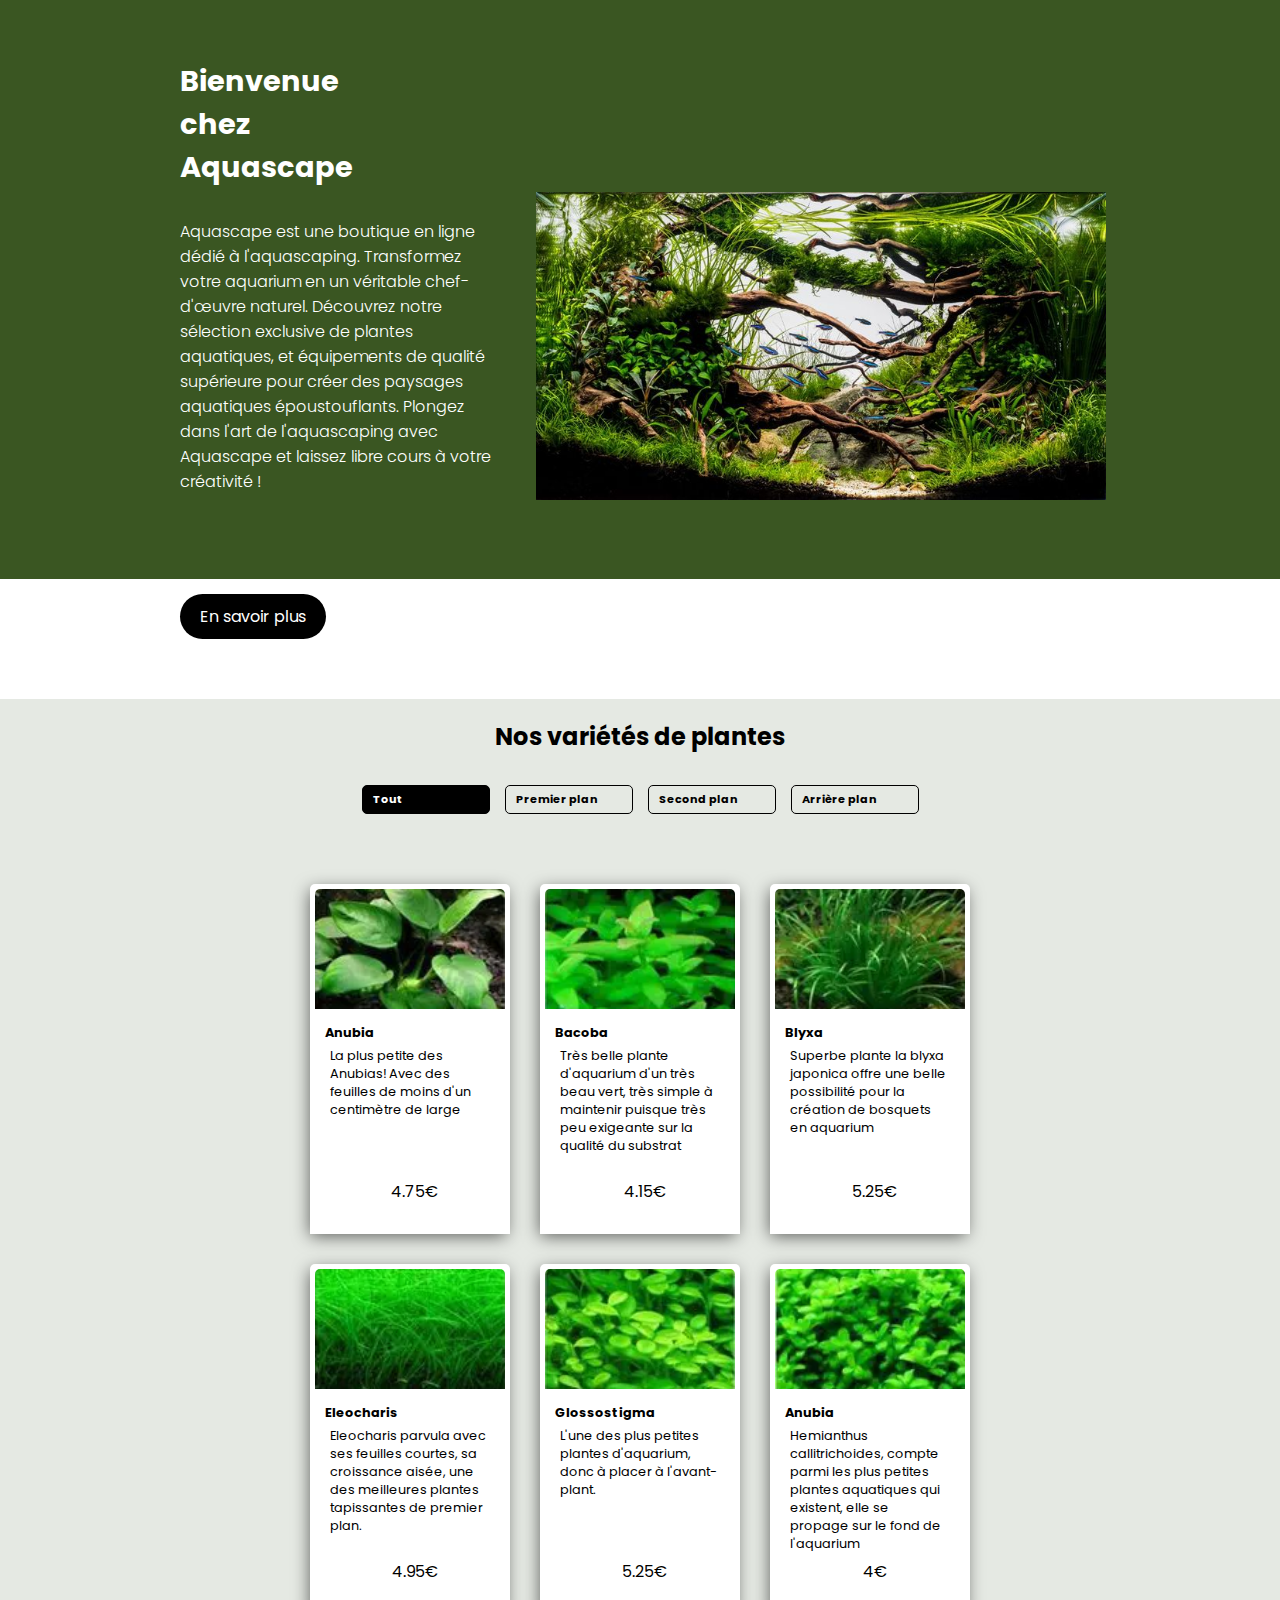
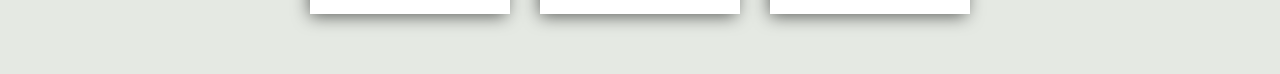
==== index.html @ 7d740dd7 "Add: ffiles ex1 WeSoftOnLine" ====
<!DOCTYPE html>
<html lang="fr">
<head>
    <meta charset="UTF-8">
    <meta name="viewport" content="width=device-width, initial-scale=1.0">
    <title>Aquascape</title>
    <link rel="stylesheet" href="./assets/css/style.css">
    <style>
        @import url('https://fonts.googleapis.com/css2?family=Poppins:ital,wght@0,100;0,200;0,300;0,400;0,500;0,600;0,700;0,800;0,900;1,100;1,200;1,300;1,400;1,500;1,600;1,700;1,800;1,900&display=swap');
    </style>
</head>
<body>
    <header class="section section--header">
        <div class="page-container">
            <div class="column column--left">
                <h1 class="section__title">Bienvenue chez Aquascape</h1>
                <p class="section__text">Aquascape est une boutique en ligne dédié à l'aquascaping. Transformez votre aquarium en un véritable chef-d'œuvre naturel. Découvrez notre sélection exclusive de plantes aquatiques, et équipements de qualité supérieure pour créer des paysages aquatiques époustouflants. Plongez dans l'art de l'aquascaping avec Aquascape et laissez libre cours à votre créativité !</p>
                <div class="section__controls">
                    <a href="" class="btn btn--more">En savoir plus</a>                    
                </div>
            </div>
            <div class="column column--right">
                <div class="section__figure">
                    <img src="./assets/images/Aquatic_Garden .jpg" alt="portrait de 3 femmes cote à cote"/> 
                </div>
            </div>
        </div>
    </header>
<section class="section section--gallery" >
    <div class="gallery--container">
        <h2 class="section__title--gallery">Nos variétés de plantes</h2>
        <div class="section__filter">
            <div class=" btn__show--all">Tout</div>
            <div class=" btn__foreground">Premier plan</div>
            <div class=" btn__second--plan">Second plan</div>
            <div class=" btn__background">Arrière plan</div>
        </div>
        <div class="gallery--figures">
            <div class="gallery--cards">
                <img class="gallery-img" src="./assets/images/Plantes/anubia.webp" alt="">
                <h3 class="gallery--cards--title">Anubia</h3>
                <p class="gallery-description">La plus petite des Anubias! Avec des feuilles de moins d'un centimètre de large</p>
                <div class="gallery-price">4.75€</div>
            </div>
            <div class="gallery--cards">
                <img class="gallery-img" src="./assets/images/Plantes/Bacoba.webp" alt="">
                <h3 class="gallery--cards--title">Bacoba</h3>
                <p class="gallery-description">Très belle plante d'aquarium d'un très beau vert, très simple à maintenir puisque très peu exigeante sur la qualité du substrat</p>
                <div class="gallery-price">4.15€</div>
            </div>
            <div class="gallery--cards">
                <img class="gallery-img" src="./assets/images/Plantes/blyxa.webp" alt="">
                <h3 class="gallery--cards--title">Blyxa</h3>
                <p class="gallery-description">Superbe plante la blyxa japonica offre une belle possibilité pour la création de bosquets en aquarium</p>
                <div class="gallery-price">5.25€</div>
            </div>
            <div class="gallery--cards">
                <img class="gallery-img" src="./assets/images/Plantes/eleocharis.webp" alt="">
                <h3 class="gallery--cards--title">Eleocharis</h3>
                <p class="gallery-description">Eleocharis parvula  avec ses feuilles courtes, sa croissance aisée, une des meilleures plantes tapissantes de premier plan.</p>
                <div class="gallery-price">4.95€</div>
            </div>
            <div class="gallery--cards">
                <img class="gallery-img" src="./assets/images/Plantes/glossostigma.webp" alt="">
                <h3 class="gallery--cards--title">Glossostigma</h3>
                <p class="gallery-description">L'une des plus petites plantes d'aquarium, donc à placer à l'avant-plant.</p>
                <div class="gallery-price">5.25€</div>
            </div>
            <div class="gallery--cards">
                <img class="gallery-img" src="./assets/images/Plantes/hemianthus.webp" alt="">
                <h3 class="gallery--cards--title">Anubia</h3>
                <p class="gallery-description">Hemianthus callitrichoides, compte parmi les plus petites plantes aquatiques qui existent, elle se propage sur le fond de l'aquarium</p>
                <div class="gallery-price">4€</div>
            </div>
        </div>
    </div>

</section>


</body>
</html>
---- assets/css/style.css ----
*{
    margin: 0;
    padding: 0;
    box-sizing: border-box;
    font-family: "Poppins", sans-serif;
}

a {
    text-decoration: none;
    color: white;
}

ul, ol{
    list-style: none;
}

button {
    box-shadow: none;
    outline: none;
}

html, body {
    width:100%;
}
.page-container{
    max-width: 1440px;
    display: flex;
    align-items: center;
    justify-content: center;
    gap: 30px;
    margin: 0 auto;
}
.section--header{
    position: relative;
    background-color: #3A5622;
    width: 100%;
    min-height: 385px;
    height: 45%;

}
.section--header::before{
        position: absolute;
        background-color: white; 
        width: 100%;
        height: 80px;
        content: '';
        bottom: -80px;
        left: 0;
    }

.column--left{
    position: relative;
    top: 60px;
    display: flex;
    flex-direction: column;
    align-items: flex-start;
    justify-content: center;
    width: 25%;
    height: 100%;
    color: white;

}
.section__title{
    font-size: 1.8rem;
    font-weight: bold;
    width: 60%;
    height: 100%;
    margin-bottom: 30px;
}
.section__text{
    font-size: 1rem;
    font-weight: 300;
    margin-bottom: 100px;
}
.section__controls{
    width: auto;
    border-radius: 25px;
    background-color: black;
    padding: 10px 20px;
}
.section__controls:hover{
    background-color: #3A5622;
}
.column--right{
    position: relative;
    top: 60px;
    width: auto;
    height: 100%;
}
.section__figure{
    max-width: 570px;
    max-height: 335px;
}
img{
    object-fit: cover;
    width: 100%;
    height: 100%;
    margin: 0 6px;
}
.section--gallery{
    margin-top: 120px;
    width: 100%;
    background-color: #e5e9e3;

}
.gallery--container{
    max-width: 1440px;
    width: 100%;
    margin: 0 auto;
    padding-bottom: 60px;
    display: flex;
    flex-direction: column;
    align-items: center;
    justify-content: center;
}
.section__title--gallery{
    font-size: 1.5rem;
    margin:20px 0 20px 0;
}
.section__filter{
    width: 100%;
    height: auto;
    height: 50px;
    display: flex;
    flex-wrap: nowrap;
    align-items: center;
    justify-content: center;
    gap: 15px;
}
.btn__show--all,
.btn__foreground,
.btn__second--plan,
.btn__background{
    width: 10%;
    color: black;
    border: 1px solid black;
    border-radius: 5px;
    padding: 10px 15px;
    font-size: 1rem;
    cursor: pointer;
}
.btn__show--all:hover,
.btn__foreground:hover,
.btn__second--plan:hover,
.btn__background:hover{
    color: white;
    background-color: #3A5622;
}
.btn__show--all:not(:hover){
    color: white;
    background-color: black;
}

.gallery--figures{
    max-width: 740px;
    width: 100%;
    height: auto;
    display: flex;
    flex-wrap: wrap;
    align-items: center;
    justify-content: center;
    gap: 30px;
    margin-top: 60px;
}
.gallery--cards{
    position: relative;
    display: flex;
    flex-direction: column;
    align-items: flex-start;
    justify-content: flex-start;
    background-color: white;
    max-width: 200px;
    width: 100%;
    height: 350px;
    padding: 5px;
    border-top-right-radius: 5px;
    border-top-left-radius: 5px;
    box-shadow: -2px 4px 17px -2px rgba(0,0,0,0.61);
}
.gallery-img{
    max-width: 250px;
    width: 100%;
    max-height: 120px;
    height: 100%;
    object-fit: cover;
    margin: 0;

    border-top-right-radius: 5px;
    border-top-left-radius: 5px;
}
.gallery--cards--title{
    font-size: 0.8rem;
    margin:15px 0 0 10px;
}
.gallery-description{
    font-size: 0.8rem;
    padding: 5px 15px;
}
.gallery-price{
    position: absolute;
    bottom: 30px;
    width: 100%;
    height: auto;
    font-size: 1rem;
    display: flex;
    align-items: center;
    justify-content: center;
}
@media (max-width:1348px){
    .btn__show--all,
    .btn__foreground,
    .btn__second--plan,
    .btn__background{
        padding: 5px 10px;
        font-size: 0.7rem;
        font-weight: bold;

    }
}
@media (max-width:972px){
    .btn__show--all,
    .btn__foreground,
    .btn__second--plan,
    .btn__background{
        font-size: 0.6rem;
        font-weight: bold;
        width: 15%;
}
}
@media (max-width:750px) {
    .page-container{
        flex-direction: column;
        gap: 0px;
    }
    .column--left{
        width: 100%;
        top: 30px;
        align-items: center;
    }
    .section__title{
        text-align: center;
        width: 30%;
    }
    .section__text{
        width: 50%;
        text-align: center;
        font-size: 0.8rem;
        margin-bottom: 30px;
    }
    .section__figure{
        margin: 0 30px;
    }
}
@media (max-width:584px){
    .btn__show--all,
    .btn__foreground,
    .btn__second--plan,
    .btn__background{
        font-size: 0.55rem;
        font-weight: bold;
        width: 17%;
}
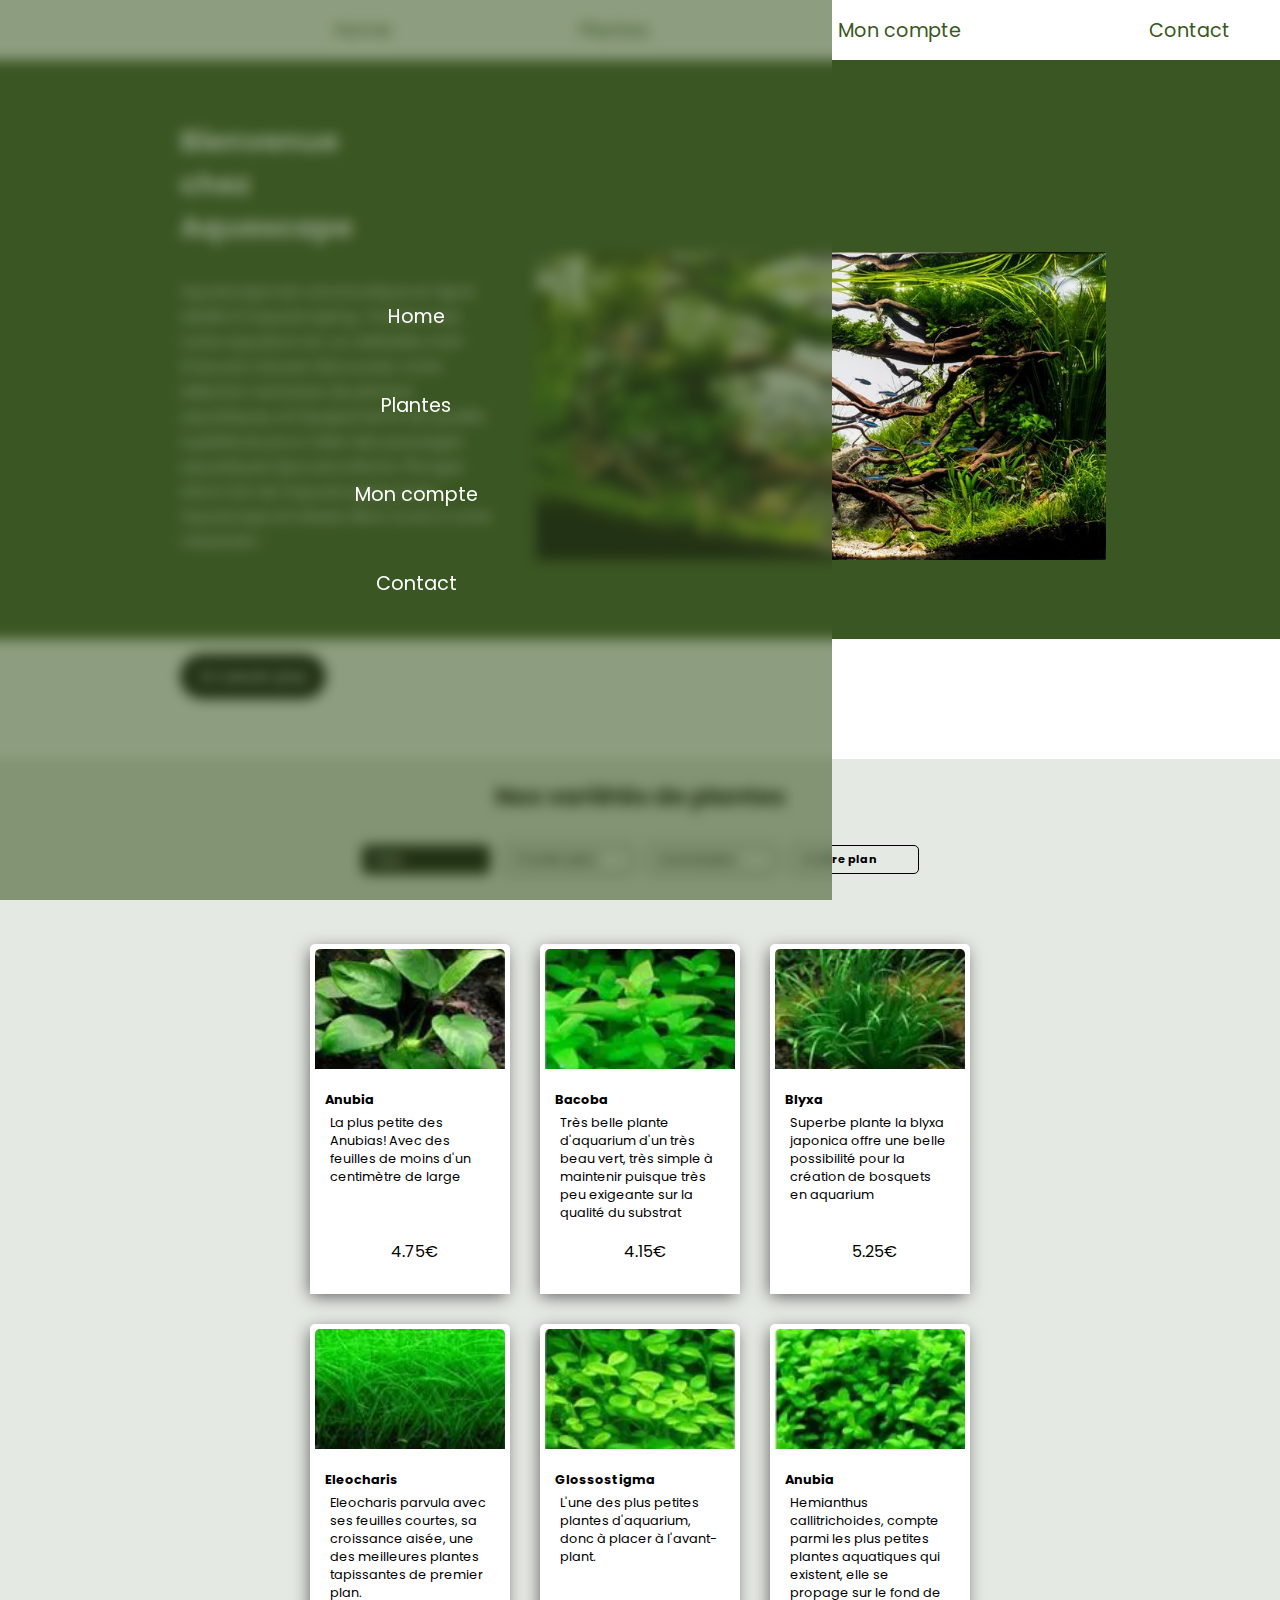
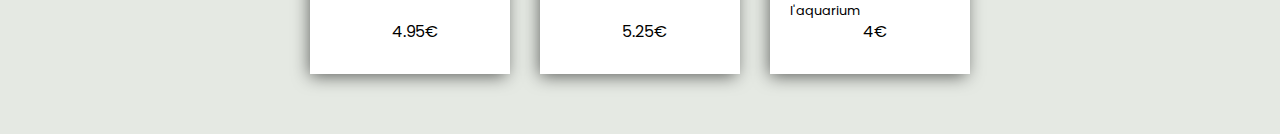
==== commit fe50d46e: "add: menu hamburger on responsive and modal" ====
--- a/index.html
+++ b/index.html
@@ -3,20 +3,43 @@
 <head>
     <meta charset="UTF-8">
     <meta name="viewport" content="width=device-width, initial-scale=1.0">
+
     <title>Aquascape</title>
+
     <link rel="stylesheet" href="./assets/css/style.css">
-    <style>
-        @import url('https://fonts.googleapis.com/css2?family=Poppins:ital,wght@0,100;0,200;0,300;0,400;0,500;0,600;0,700;0,800;0,900;1,100;1,200;1,300;1,400;1,500;1,600;1,700;1,800;1,900&display=swap');
-    </style>
 </head>
 <body>
+    <div class="modal-menu ">
+        <ul class="modal-menu-content">
+            <li class="nav-item">Home</li>
+            <li class="nav-item">Plantes</li>
+            <li class="nav-item">Mon compte</li>
+            <li class="nav-item">Contact</li>
+        </ul>
+    </div>
     <header class="section section--header">
+        <nav>
+            <div class="nav-container">
+                <ul class="nav-content">
+                    <li class="nav-item">Home</li>
+                    <li class="nav-item">Plantes</li>
+                    <li class="nav-item">Mon compte</li>
+                    <li class="nav-item">Contact</li>
+                </ul>
+                <div class="menu-hamburger-content">
+                    <label for="menu-hamburger">
+                    <img src="./assets/images/icons/menu.svg" alt="icon de menu hamburger">
+                    </label>
+                    <input  type="checkbox"name="menu-*hamburger" id="menu-hamburger">
+                </div>
+            </div>
+        </nav>
         <div class="page-container">
             <div class="column column--left">
                 <h1 class="section__title">Bienvenue chez Aquascape</h1>
                 <p class="section__text">Aquascape est une boutique en ligne dédié à l'aquascaping. Transformez votre aquarium en un véritable chef-d'œuvre naturel. Découvrez notre sélection exclusive de plantes aquatiques, et équipements de qualité supérieure pour créer des paysages aquatiques époustouflants. Plongez dans l'art de l'aquascaping avec Aquascape et laissez libre cours à votre créativité !</p>
                 <div class="section__controls">
-                    <a href="" class="btn btn--more">En savoir plus</a>                    
+                    <a href="#" class="btn btn--more">En savoir plus</a>                    
                 </div>
             </div>
             <div class="column column--right">
@@ -26,56 +49,90 @@
             </div>
         </div>
     </header>
-<section class="section section--gallery" >
-    <div class="gallery--container">
-        <h2 class="section__title--gallery">Nos variétés de plantes</h2>
-        <div class="section__filter">
-            <div class=" btn__show--all">Tout</div>
-            <div class=" btn__foreground">Premier plan</div>
-            <div class=" btn__second--plan">Second plan</div>
-            <div class=" btn__background">Arrière plan</div>
-        </div>
-        <div class="gallery--figures">
-            <div class="gallery--cards">
-                <img class="gallery-img" src="./assets/images/Plantes/anubia.webp" alt="">
-                <h3 class="gallery--cards--title">Anubia</h3>
-                <p class="gallery-description">La plus petite des Anubias! Avec des feuilles de moins d'un centimètre de large</p>
-                <div class="gallery-price">4.75€</div>
+
+    <section class="section section--gallery">
+        <div class="gallery--container">
+            <header>
+                <h2 class="section__title--gallery">Nos variétés de plantes</h2>
+            </header>
+
+
+            <input type="radio" name="filter" id="all" checked/>
+            <input type="radio" name="filter" id="foreground" />
+            <input type="radio" name="filter" id="second-plan" />
+            <input type="radio" name="filter" id="background" />
+
+            <div class="section__filter">
+                <label class="btn__show--all" for="all">Tout</label>
+                <label class="btn__foreground" for="foreground">Premier plan</label>
+                <label class="btn__second--plan" for="second-plan">Second plan</label>
+                <label class="btn__background" for="background">Arrière plan</label>
             </div>
-            <div class="gallery--cards">
-                <img class="gallery-img" src="./assets/images/Plantes/Bacoba.webp" alt="">
-                <h3 class="gallery--cards--title">Bacoba</h3>
-                <p class="gallery-description">Très belle plante d'aquarium d'un très beau vert, très simple à maintenir puisque très peu exigeante sur la qualité du substrat</p>
-                <div class="gallery-price">4.15€</div>
-            </div>
-            <div class="gallery--cards">
-                <img class="gallery-img" src="./assets/images/Plantes/blyxa.webp" alt="">
-                <h3 class="gallery--cards--title">Blyxa</h3>
-                <p class="gallery-description">Superbe plante la blyxa japonica offre une belle possibilité pour la création de bosquets en aquarium</p>
-                <div class="gallery-price">5.25€</div>
-            </div>
-            <div class="gallery--cards">
-                <img class="gallery-img" src="./assets/images/Plantes/eleocharis.webp" alt="">
-                <h3 class="gallery--cards--title">Eleocharis</h3>
-                <p class="gallery-description">Eleocharis parvula  avec ses feuilles courtes, sa croissance aisée, une des meilleures plantes tapissantes de premier plan.</p>
-                <div class="gallery-price">4.95€</div>
-            </div>
-            <div class="gallery--cards">
-                <img class="gallery-img" src="./assets/images/Plantes/glossostigma.webp" alt="">
-                <h3 class="gallery--cards--title">Glossostigma</h3>
-                <p class="gallery-description">L'une des plus petites plantes d'aquarium, donc à placer à l'avant-plant.</p>
-                <div class="gallery-price">5.25€</div>
-            </div>
-            <div class="gallery--cards">
-                <img class="gallery-img" src="./assets/images/Plantes/hemianthus.webp" alt="">
-                <h3 class="gallery--cards--title">Anubia</h3>
-                <p class="gallery-description">Hemianthus callitrichoides, compte parmi les plus petites plantes aquatiques qui existent, elle se propage sur le fond de l'aquarium</p>
-                <div class="gallery-price">4€</div>
+
+            <div class="gallery--figures">
+
+                <div class="gallery--cards all foreground">
+                    <img class="gallery-img" src="./assets/images/Plantes/anubia.webp" alt="">
+                    <h3 class="gallery--cards--title">Anubia</h3>
+                    <p class="gallery-description">La plus petite des Anubias! Avec des feuilles de moins d'un centimètre de large</p>
+                    <div class="gallery-price">4.75€</div>
+                </div>
+                <div class="gallery--cards all second-plan">
+                    <img class="gallery-img" src="./assets/images/Plantes/Bacoba.webp" alt="">
+                    <h3 class="gallery--cards--title">Bacoba</h3>
+                    <p class="gallery-description">Très belle plante d'aquarium d'un très beau vert, très simple à maintenir puisque très peu exigeante sur la qualité du substrat</p>
+                    <div class="gallery-price">4.15€</div>
+                </div>
+                <div class="gallery--cards all background">
+                    <img class="gallery-img" src="./assets/images/Plantes/blyxa.webp" alt="">
+                    <h3 class="gallery--cards--title">Blyxa</h3>
+                    <p class="gallery-description">Superbe plante la blyxa japonica offre une belle possibilité pour la création de bosquets en aquarium</p>
+                    <div class="gallery-price">5.25€</div>
+                </div>
+                <div class="gallery--cards all foreground">
+                    <img class="gallery-img" src="./assets/images/Plantes/eleocharis.webp" alt="">
+                    <h3 class="gallery--cards--title">Eleocharis</h3>
+                    <p class="gallery-description">Eleocharis parvula  avec ses feuilles courtes, sa croissance aisée, une des meilleures plantes tapissantes de premier plan.</p>
+                    <div class="gallery-price">4.95€</div>
+                </div>
+                <div class="gallery--cards all foreground">
+                    <img class="gallery-img" src="./assets/images/Plantes/glossostigma.webp" alt="">
+                    <h3 class="gallery--cards--title">Glossostigma</h3>
+                    <p class="gallery-description">L'une des plus petites plantes d'aquarium, donc à placer à l'avant-plant.</p>
+                    <div class="gallery-price">5.25€</div>
+                </div>
+                <div class="gallery--cards all foreground">
+                    <img class="gallery-img" src="./assets/images/Plantes/hemianthus.webp" alt="">
+                    <h3 class="gallery--cards--title">Anubia</h3>
+                    <p class="gallery-description">Hemianthus callitrichoides, compte parmi les plus petites plantes aquatiques qui existent, elle se propage sur le fond de l'aquarium</p>
+                    <div class="gallery-price">4€</div>
+                </div>
             </div>
         </div>
-    </div>
 
-</section>
+    </section>
+
+    <!-- 
+        TODO: 
+        - Terminer la gallery
+        - Faire la navigation
+        -- Desktop: une barre de navigation
+        -- Responsive: on affiche un btn hamburger
+        ---- Quand on clique sur le btn on affiche une modale
+        - Faire une section Formulaire « contact » : https://cdn.jotfor.ms/assets/img/landing/minimals/contact-form-generator/form03.png
+        - Champs : 
+        ---- Prénom
+        ---- Nom
+        ---- Date de naissance
+        ---- Email
+        ---- Sexe => radio custom => https://encrypted-tbn0.gstatic.com/images?q=tbn:ANd9GcQ0JM9oGNK-cGSzZP7lsh4ElUIwNCHu3SXhf7owh1BQ1oTKwIG3vJoB_isck9OG0M3Y9Jk&usqp=CAU
+        ---- Dropdown sujets (avec plusieurs possibilités) => select custom => https://avaricum-bourges.com/emploi/
+        ---- Message
+        ---- Button envoyer
+
+
+    
+    -->
 
 
 </body>
--- a/assets/css/style.css
+++ b/assets/css/style.css
@@ -1,13 +1,22 @@
+@import url('https://fonts.googleapis.com/css2?family=Poppins:ital,wght@0,300;0,400;0,500,700;&display=swap');
+
+:root {
+    --color-white: white;
+    --color-green: #3A5622;
+    --color-black: black;
+
+    --color-grey: #e5e9e3;
+}
+
 *{
     margin: 0;
     padding: 0;
     box-sizing: border-box;
-    font-family: "Poppins", sans-serif;
 }
 
 a {
     text-decoration: none;
-    color: white;
+    color: var(--color-white);
 }
 
 ul, ol{
@@ -21,6 +30,74 @@
 
 html, body {
     width:100%;
+    font-family: "Poppins", sans-serif;
+}
+.nav-container{
+    display: flex;
+    align-items: center;
+    justify-content: flex-end;
+    width: 100%;
+    height: 60px;
+    background-color: var(--color-white);
+}
+.nav-content{
+    width: 70%;
+    display: flex;
+    align-items: center;
+    justify-content: space-between;
+    margin-right: 50px;
+    cursor: pointer;
+    color: var(--color-green);
+}
+.nav-item{
+    position: relative;
+    font-size: 1.2rem;
+    font-weight: 400;
+}
+.nav-item:hover{
+    color: var(--color-black);
+}
+.nav-item::after{
+    content: '';
+    position: absolute;
+    left: 0;
+    bottom: 0;
+    width: 0px;
+    height: 2px;
+    transition: width 0.2s ease;
+    background-color: var(--color-black);
+}
+.nav-item:hover::after{
+    width: 100%;
+    
+}
+.menu-hamburger-content{
+    display: none;
+}
+.modal-menu{
+    position: fixed;
+    top: 0;
+    left: 0;
+    width: 65%;
+    height: 100dvh;
+    display: flex;
+    flex-direction: column;
+    justify-content: center;
+    align-items: center;
+    z-index: 999;
+    background: rgba(58, 86, 34, 0.58);
+    backdrop-filter: blur(6.6px);
+}
+.modal-menu-content{
+    width: 100%;
+    display: flex;
+    flex-direction: column;
+    align-items: center;
+    justify-content: center;
+    color: var(--color-white);
+    cursor: pointer;
+    gap: 60px;
+
 }
 .page-container{
     max-width: 1440px;
@@ -30,23 +107,27 @@
     gap: 30px;
     margin: 0 auto;
 }
+
 .section--header{
     position: relative;
-    background-color: #3A5622;
+    background-color: var(--color-green);
     width: 100%;
     min-height: 385px;
     height: 45%;
-
-}
+}
+
 .section--header::before{
-        position: absolute;
-        background-color: white; 
-        width: 100%;
-        height: 80px;
-        content: '';
-        bottom: -80px;
-        left: 0;
-    }
+    content: '';
+    
+    width: 100%;
+    height: 80px;
+   
+    position: absolute;
+    bottom: -80px;
+    left: 0;
+
+    background-color: var(--color-white); 
+}
 
 .column--left{
     position: relative;
@@ -57,7 +138,7 @@
     justify-content: center;
     width: 25%;
     height: 100%;
-    color: white;
+    color: var(--color-white);
 
 }
 .section__title{
@@ -75,11 +156,11 @@
 .section__controls{
     width: auto;
     border-radius: 25px;
-    background-color: black;
+    background-color: var(--color-black);
     padding: 10px 20px;
 }
 .section__controls:hover{
-    background-color: #3A5622;
+    background-color:var(--color-green);
 }
 .column--right{
     position: relative;
@@ -100,7 +181,7 @@
 .section--gallery{
     margin-top: 120px;
     width: 100%;
-    background-color: #e5e9e3;
+    background-color: var(--color-grey);
 
 }
 .gallery--container{
@@ -132,8 +213,8 @@
 .btn__second--plan,
 .btn__background{
     width: 10%;
-    color: black;
-    border: 1px solid black;
+    color: var(--color-black);
+    border: 1px solid var(--color-black);
     border-radius: 5px;
     padding: 10px 15px;
     font-size: 1rem;
@@ -143,13 +224,13 @@
 .btn__foreground:hover,
 .btn__second--plan:hover,
 .btn__background:hover{
-    color: white;
-    background-color: #3A5622;
-}
-.btn__show--all:not(:hover){
-    color: white;
-    background-color: black;
-}
+    color: var(--color-white);
+    background-color: var(--color-green);
+}
+/* .btn__show--all:not(:hover){ 
+    color: var(--color-white);
+    background-color: var(--color-black);
+}*/
 
 .gallery--figures{
     max-width: 740px;
@@ -168,7 +249,7 @@
     flex-direction: column;
     align-items: flex-start;
     justify-content: flex-start;
-    background-color: white;
+    background-color: var(--color-white);
     max-width: 200px;
     width: 100%;
     height: 350px;
@@ -206,6 +287,54 @@
     align-items: center;
     justify-content: center;
 }
+
+
+/** Inputs **/
+.section--gallery input[type="radio"]{
+    display: none;
+}
+
+/** default cards **/
+.gallery--cards{
+    display: none;
+}
+
+
+/** quand on check l'input all on affiche la card  **/
+.section--gallery  input[id="all"]:checked ~ .gallery--figures .all{
+    display: block;
+}
+
+/** quand on check l'input all on affiche le label autrement  **/
+#all:checked ~ .section__filter .btn__show--all  {
+    color:var(--color-white);
+    background-color: var(--color-black);
+}
+
+#foreground:checked ~ .gallery--figures .foreground{
+    display: block;
+}
+#foreground:checked ~ .section__filter .btn__foreground{
+    color:var(--color-white);
+    background-color: var(--color-black)
+}
+
+#second-plan:checked ~ .gallery--figures .second-plan{
+    display: block;
+}
+#second-plan:checked ~ .section__filter .btn__second--plan{
+    color:var(--color-white);
+    background-color: var(--color-black)
+}
+
+#background:checked ~ .gallery--figures .background{
+    display: block;
+}
+#background:checked ~ .section__filter .btn__background{
+    color:var(--color-white);
+    background-color: var(--color-black)
+}
+
 @media (max-width:1348px){
     .btn__show--all,
     .btn__foreground,
@@ -228,6 +357,31 @@
 }
 }
 @media (max-width:750px) {
+    .nav-content{
+        opacity: 0;
+    }
+    .menu-hamburger-content{
+        display: block;
+        width: 10%;
+        height: 60px;
+        display: flex;
+        align-items: center;
+        justify-content: center;
+    }
+    .menu-hamburger-content label{
+        cursor: pointer;
+    }
+    .menu-hamburger-content input[type="checkbox"] {
+        display: none;
+    }
+    .menu-hamburger-content input[id="menu-hamburger"]:checked ~ .nav-container .nav-content{
+        opacity: 1;
+        position: fixed;
+        top: 20px;
+        left: 20px;
+        z-index: 999;
+        margin: 20px;
+    }
     .page-container{
         flex-direction: column;
         gap: 0px;
@@ -259,4 +413,5 @@
         font-size: 0.55rem;
         font-weight: bold;
         width: 17%;
+}
 }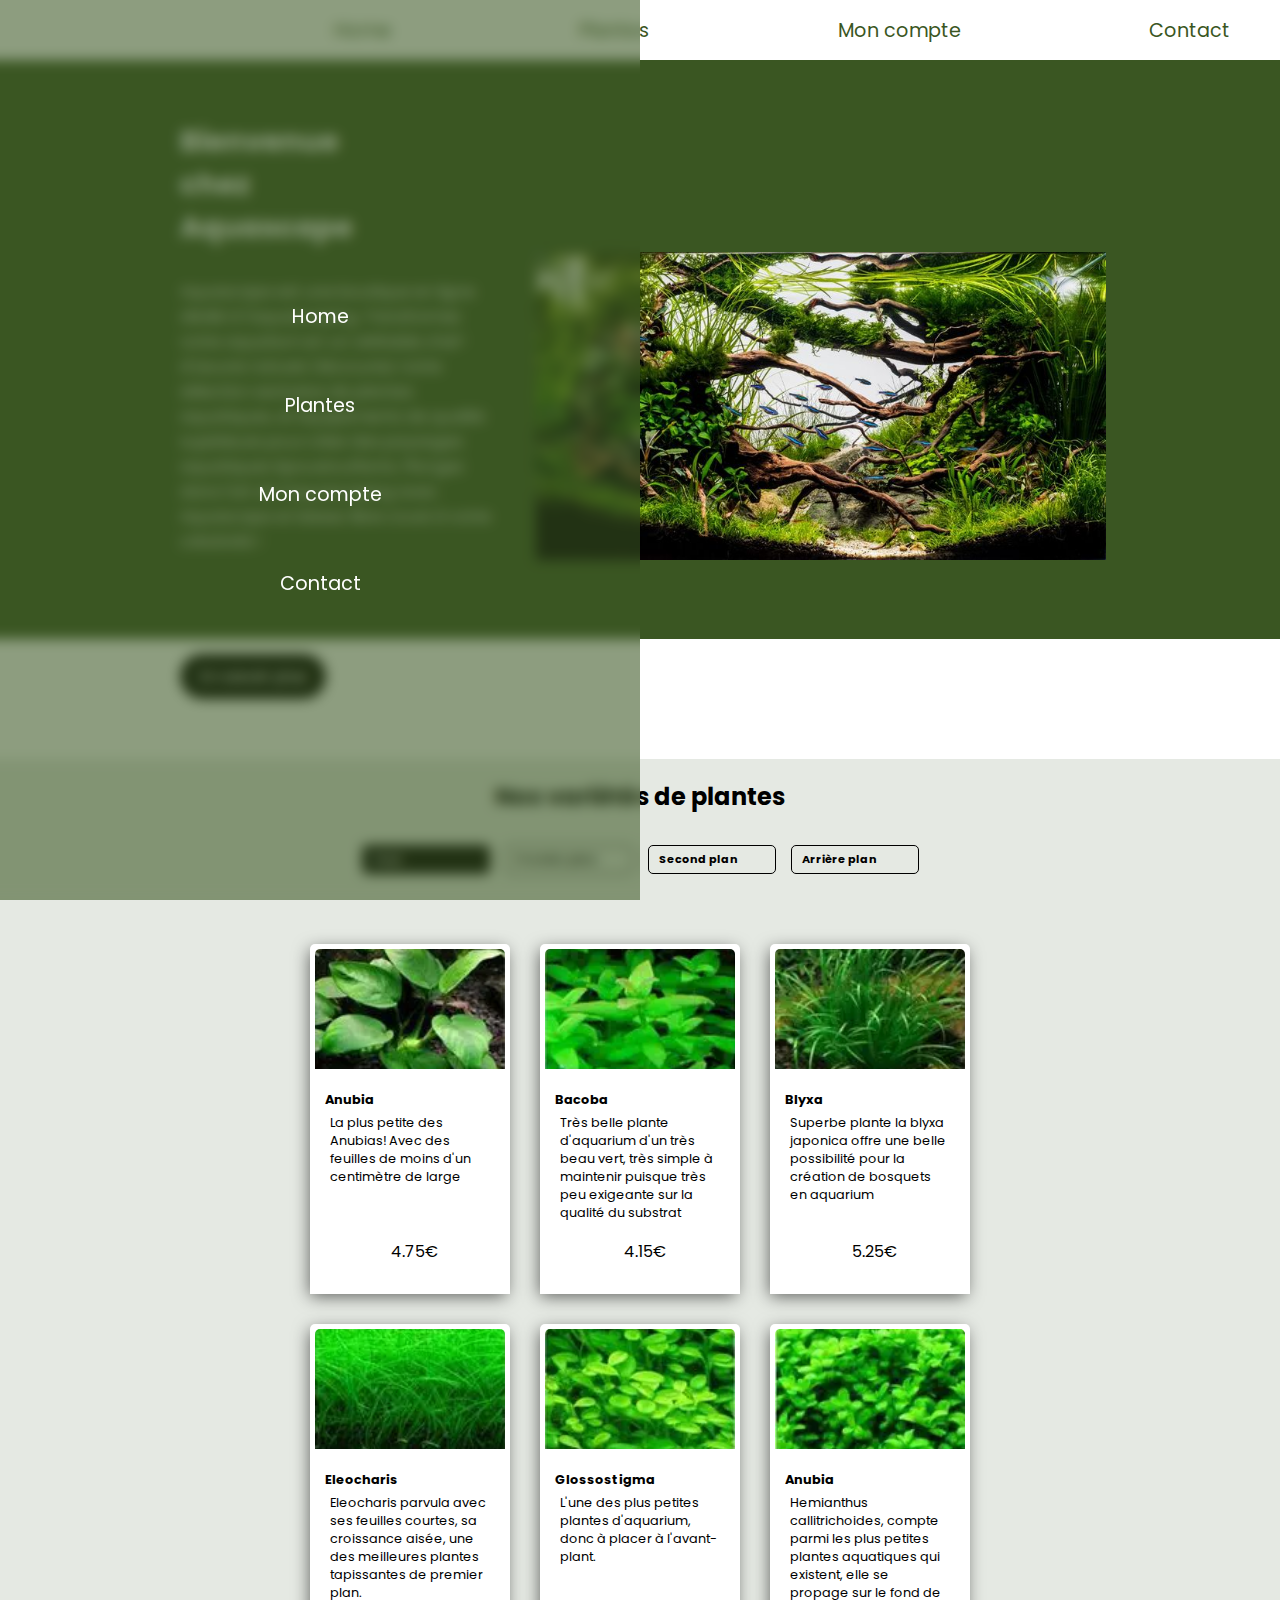
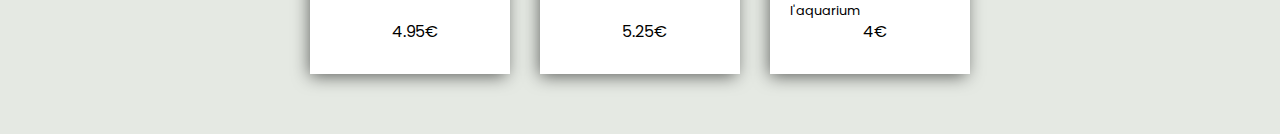
==== commit c1a20bc8: "add: animation for modal menu" ====
--- a/index.html
+++ b/index.html
@@ -10,7 +10,7 @@
 </head>
 <body>
     <div class="modal-menu ">
-        <ul class="modal-menu-content">
+        <ul class="modal-menu--content">
             <li class="nav-item">Home</li>
             <li class="nav-item">Plantes</li>
             <li class="nav-item">Mon compte</li>
@@ -27,10 +27,10 @@
                     <li class="nav-item">Contact</li>
                 </ul>
                 <div class="menu-hamburger-content">
+                    <input type="checkbox" id="menu-hamburger">
                     <label for="menu-hamburger">
-                    <img src="./assets/images/icons/menu.svg" alt="icon de menu hamburger">
+                        <img src="./assets/images/icons/menu.svg" alt="icon de menu hamburger">
                     </label>
-                    <input  type="checkbox"name="menu-*hamburger" id="menu-hamburger">
                 </div>
             </div>
         </nav>
@@ -55,8 +55,6 @@
             <header>
                 <h2 class="section__title--gallery">Nos variétés de plantes</h2>
             </header>
-
-
             <input type="radio" name="filter" id="all" checked/>
             <input type="radio" name="filter" id="foreground" />
             <input type="radio" name="filter" id="second-plan" />
--- a/assets/css/style.css
+++ b/assets/css/style.css
@@ -4,6 +4,7 @@
     --color-white: white;
     --color-green: #3A5622;
     --color-black: black;
+    --color-orange: #DE8C20;
 
     --color-grey: #e5e9e3;
 }
@@ -55,7 +56,7 @@
     font-weight: 400;
 }
 .nav-item:hover{
-    color: var(--color-black);
+    color: var(--color-orange);
 }
 .nav-item::after{
     content: '';
@@ -74,11 +75,14 @@
 .menu-hamburger-content{
     display: none;
 }
+.display-off{
+    display: none;
+}
 .modal-menu{
     position: fixed;
     top: 0;
     left: 0;
-    width: 65%;
+    width: 50%;
     height: 100dvh;
     display: flex;
     flex-direction: column;
@@ -87,8 +91,11 @@
     z-index: 999;
     background: rgba(58, 86, 34, 0.58);
     backdrop-filter: blur(6.6px);
-}
-.modal-menu-content{
+    /* transform: translateX(-100%); */
+    /* transition: transform 0.3s ease; */
+}
+
+.modal-menu--content{
     width: 100%;
     display: flex;
     flex-direction: column;
@@ -97,8 +104,8 @@
     color: var(--color-white);
     cursor: pointer;
     gap: 60px;
-
-}
+}
+
 .page-container{
     max-width: 1440px;
     display: flex;
@@ -358,7 +365,7 @@
 }
 @media (max-width:750px) {
     .nav-content{
-        opacity: 0;
+        display: none;
     }
     .menu-hamburger-content{
         display: block;
@@ -371,17 +378,19 @@
     .menu-hamburger-content label{
         cursor: pointer;
     }
-    .menu-hamburger-content input[type="checkbox"] {
+     .menu-hamburger-content input[type="checkbox"] {
         display: none;
-    }
-    .menu-hamburger-content input[id="menu-hamburger"]:checked ~ .nav-container .nav-content{
-        opacity: 1;
-        position: fixed;
-        top: 20px;
-        left: 20px;
-        z-index: 999;
-        margin: 20px;
-    }
+    }  
+
+    .menu-hamburger-content input[type="checkbox"]:checked ~ .modal-menu {
+        transform: translateX(0);
+    }
+
+    /* Inverser l'animation lorsque le checkbox est décoché */
+    .menu-hamburger-content input[type="checkbox"]:not(:checked) ~ .modal-menu {
+        transform: translateX(0);
+    }
+
     .page-container{
         flex-direction: column;
         gap: 0px;
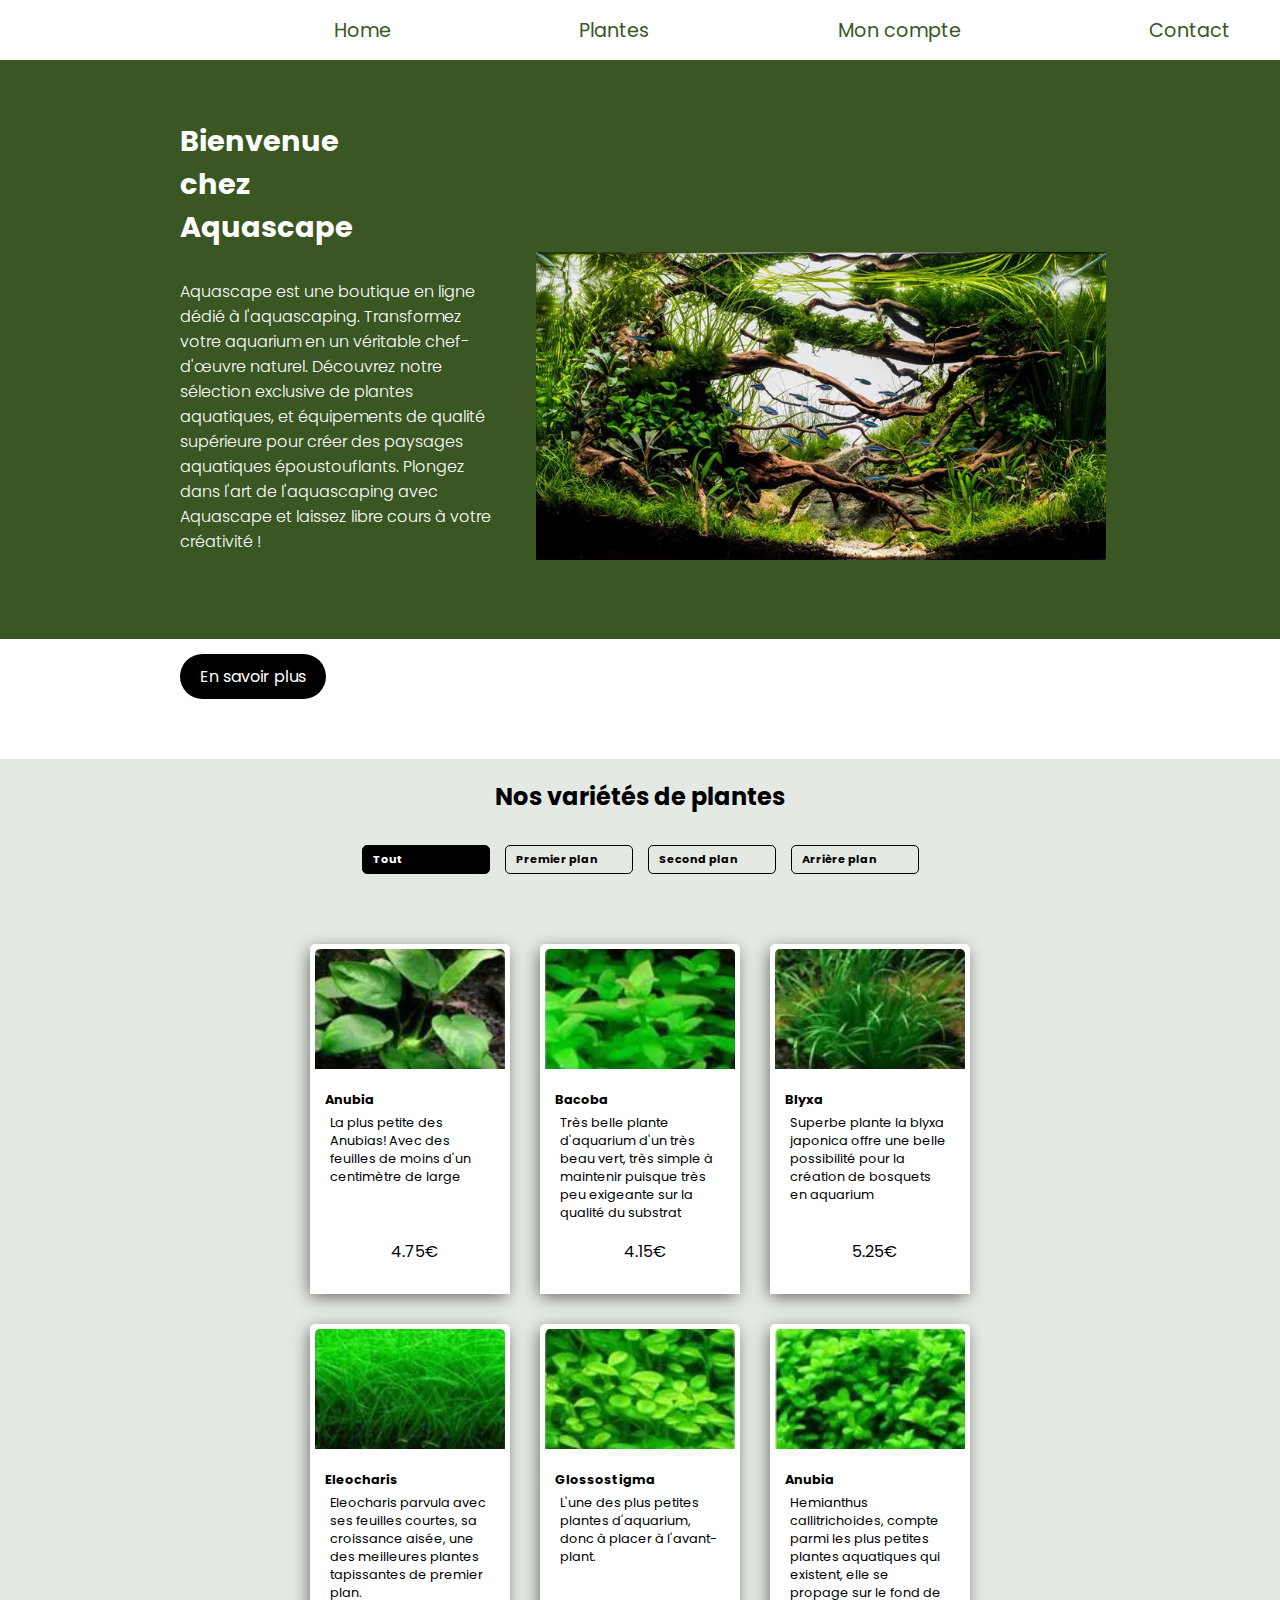
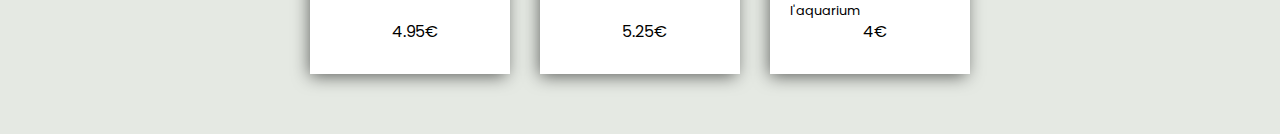
==== commit cea71279: "fix: modal menu animation with hamburger menu and add form part 2 for conntact page" ====
--- a/index.html
+++ b/index.html
@@ -9,14 +9,7 @@
     <link rel="stylesheet" href="./assets/css/style.css">
 </head>
 <body>
-    <div class="modal-menu ">
-        <ul class="modal-menu--content">
-            <li class="nav-item">Home</li>
-            <li class="nav-item">Plantes</li>
-            <li class="nav-item">Mon compte</li>
-            <li class="nav-item">Contact</li>
-        </ul>
-    </div>
+
     <header class="section section--header">
         <nav>
             <div class="nav-container">
@@ -24,13 +17,21 @@
                     <li class="nav-item">Home</li>
                     <li class="nav-item">Plantes</li>
                     <li class="nav-item">Mon compte</li>
-                    <li class="nav-item">Contact</li>
+                    <li class="nav-item"><a class="nav-contact" href="./contact.html">Contact</a></li>
                 </ul>
                 <div class="menu-hamburger-content">
-                    <input type="checkbox" id="menu-hamburger">
+                    <input type="checkbox" id="menu-hamburger" name="menu-hamburger">
                     <label for="menu-hamburger">
                         <img src="./assets/images/icons/menu.svg" alt="icon de menu hamburger">
                     </label>
+                    <div class="modal-menu ">
+                        <ul class="modal-menu--content">
+                            <li class="nav-item">Home</li>
+                            <li class="nav-item">Plantes</li>
+                            <li class="nav-item">Mon compte</li>
+                            <li class="nav-item"><a class="modal-contact" href="./contact.html">Contact</a></li>
+                        </ul>
+                    </div>
                 </div>
             </div>
         </nav>
@@ -70,37 +71,37 @@
             <div class="gallery--figures">
 
                 <div class="gallery--cards all foreground">
-                    <img class="gallery-img" src="./assets/images/Plantes/anubia.webp" alt="">
+                    <img class="gallery-img" src="./assets/images/Plantes/anubia.webp" alt="Plante aquatique Anubia">
                     <h3 class="gallery--cards--title">Anubia</h3>
                     <p class="gallery-description">La plus petite des Anubias! Avec des feuilles de moins d'un centimètre de large</p>
                     <div class="gallery-price">4.75€</div>
                 </div>
                 <div class="gallery--cards all second-plan">
-                    <img class="gallery-img" src="./assets/images/Plantes/Bacoba.webp" alt="">
+                    <img class="gallery-img" src="./assets/images/Plantes/Bacoba.webp" alt="Plante aquatique Bacoba">
                     <h3 class="gallery--cards--title">Bacoba</h3>
                     <p class="gallery-description">Très belle plante d'aquarium d'un très beau vert, très simple à maintenir puisque très peu exigeante sur la qualité du substrat</p>
                     <div class="gallery-price">4.15€</div>
                 </div>
                 <div class="gallery--cards all background">
-                    <img class="gallery-img" src="./assets/images/Plantes/blyxa.webp" alt="">
+                    <img class="gallery-img" src="./assets/images/Plantes/blyxa.webp" alt="Plante aquatique Blyxa">
                     <h3 class="gallery--cards--title">Blyxa</h3>
                     <p class="gallery-description">Superbe plante la blyxa japonica offre une belle possibilité pour la création de bosquets en aquarium</p>
                     <div class="gallery-price">5.25€</div>
                 </div>
                 <div class="gallery--cards all foreground">
-                    <img class="gallery-img" src="./assets/images/Plantes/eleocharis.webp" alt="">
+                    <img class="gallery-img" src="./assets/images/Plantes/eleocharis.webp" alt="Plante aquatique Eleocharis">
                     <h3 class="gallery--cards--title">Eleocharis</h3>
                     <p class="gallery-description">Eleocharis parvula  avec ses feuilles courtes, sa croissance aisée, une des meilleures plantes tapissantes de premier plan.</p>
                     <div class="gallery-price">4.95€</div>
                 </div>
                 <div class="gallery--cards all foreground">
-                    <img class="gallery-img" src="./assets/images/Plantes/glossostigma.webp" alt="">
+                    <img class="gallery-img" src="./assets/images/Plantes/glossostigma.webp" alt="Plante aquatique Glossostigma">
                     <h3 class="gallery--cards--title">Glossostigma</h3>
                     <p class="gallery-description">L'une des plus petites plantes d'aquarium, donc à placer à l'avant-plant.</p>
                     <div class="gallery-price">5.25€</div>
                 </div>
                 <div class="gallery--cards all foreground">
-                    <img class="gallery-img" src="./assets/images/Plantes/hemianthus.webp" alt="">
+                    <img class="gallery-img" src="./assets/images/Plantes/hemianthus.webp" alt="Plante aquatique Hemianthus callitrichoides">
                     <h3 class="gallery--cards--title">Anubia</h3>
                     <p class="gallery-description">Hemianthus callitrichoides, compte parmi les plus petites plantes aquatiques qui existent, elle se propage sur le fond de l'aquarium</p>
                     <div class="gallery-price">4€</div>
--- a/assets/css/style.css
+++ b/assets/css/style.css
@@ -5,7 +5,6 @@
     --color-green: #3A5622;
     --color-black: black;
     --color-orange: #DE8C20;
-
     --color-grey: #e5e9e3;
 }
 
@@ -19,7 +18,15 @@
     text-decoration: none;
     color: var(--color-white);
 }
-
+.modal-contact:hover{
+ color: var(--color-orange);
+}
+.nav-contact{
+    color: var(--color-green);
+}
+.nav-contact:hover{
+    color: var(--color-orange);
+}
 ul, ol{
     list-style: none;
 }
@@ -72,6 +79,9 @@
     width: 100%;
     
 }
+
+/* Modale                   */
+
 .menu-hamburger-content{
     display: none;
 }
@@ -81,7 +91,7 @@
 .modal-menu{
     position: fixed;
     top: 0;
-    left: 0;
+    left: -50%;
     width: 50%;
     height: 100dvh;
     display: flex;
@@ -92,7 +102,7 @@
     background: rgba(58, 86, 34, 0.58);
     backdrop-filter: blur(6.6px);
     /* transform: translateX(-100%); */
-    /* transition: transform 0.3s ease; */
+    transition: left 0.3s ease;
 }
 
 .modal-menu--content{
@@ -125,16 +135,80 @@
 
 .section--header::before{
     content: '';
-    
     width: 100%;
     height: 80px;
-   
     position: absolute;
     bottom: -80px;
     left: 0;
-
     background-color: var(--color-white); 
 }
+
+    /* Contact                 */
+.section-contact{
+    position: relative;
+    top: 60px;
+    width: 50%;
+    height: 600px;
+    border-radius: 5px;
+    margin: 0 auto;
+    overflow: hidden;
+    box-shadow: -2px 4px 17px -2px rgba(0,0,0,0.61);
+}
+.section-contact::before{
+    content: "";
+    position: absolute; 
+    bottom: 510px;
+    right: -350px;
+    width: 200%;
+    height: 200px;
+    background-color: var(--color-green);
+    border-radius: 50%;
+    overflow: hidden;
+}
+.section-contact::after{
+    content: "";
+    position: absolute;
+    bottom: 490px;
+    right: -350px;
+    width: 200%;
+    height: 200px;
+    background-color: var(--color-green);
+    border-radius: 50%;
+    overflow: hidden;
+    opacity: 0.6;
+}
+.logo{
+    position: absolute; 
+    width: 100%;
+    height: 60px;
+    display: flex;
+    flex-direction: column;
+    align-items: center;
+    justify-content: center;
+    gap: 40px;
+    top: 75px;
+    z-index: 3;
+    cursor: pointer;
+}
+.logo-img{
+    object-fit: cover;
+    width: 120px;
+    height: 70px;
+}
+.logo-title{
+    text-transform: uppercase;
+    font-size: 1.2rem;
+    font-weight: bold;
+}
+.form-contact{
+    display: flex;
+    flex-direction: column;
+    align-items: center;
+    justify-content: center;
+    width: 100%;
+    height: 100%;
+}
+/* end contact              */
 
 .column--left{
     position: relative;
@@ -383,13 +457,9 @@
     }  
 
     .menu-hamburger-content input[type="checkbox"]:checked ~ .modal-menu {
-        transform: translateX(0);
-    }
-
-    /* Inverser l'animation lorsque le checkbox est décoché */
-    .menu-hamburger-content input[type="checkbox"]:not(:checked) ~ .modal-menu {
-        transform: translateX(0);
-    }
+        left: 0%;
+    }
+
 
     .page-container{
         flex-direction: column;
